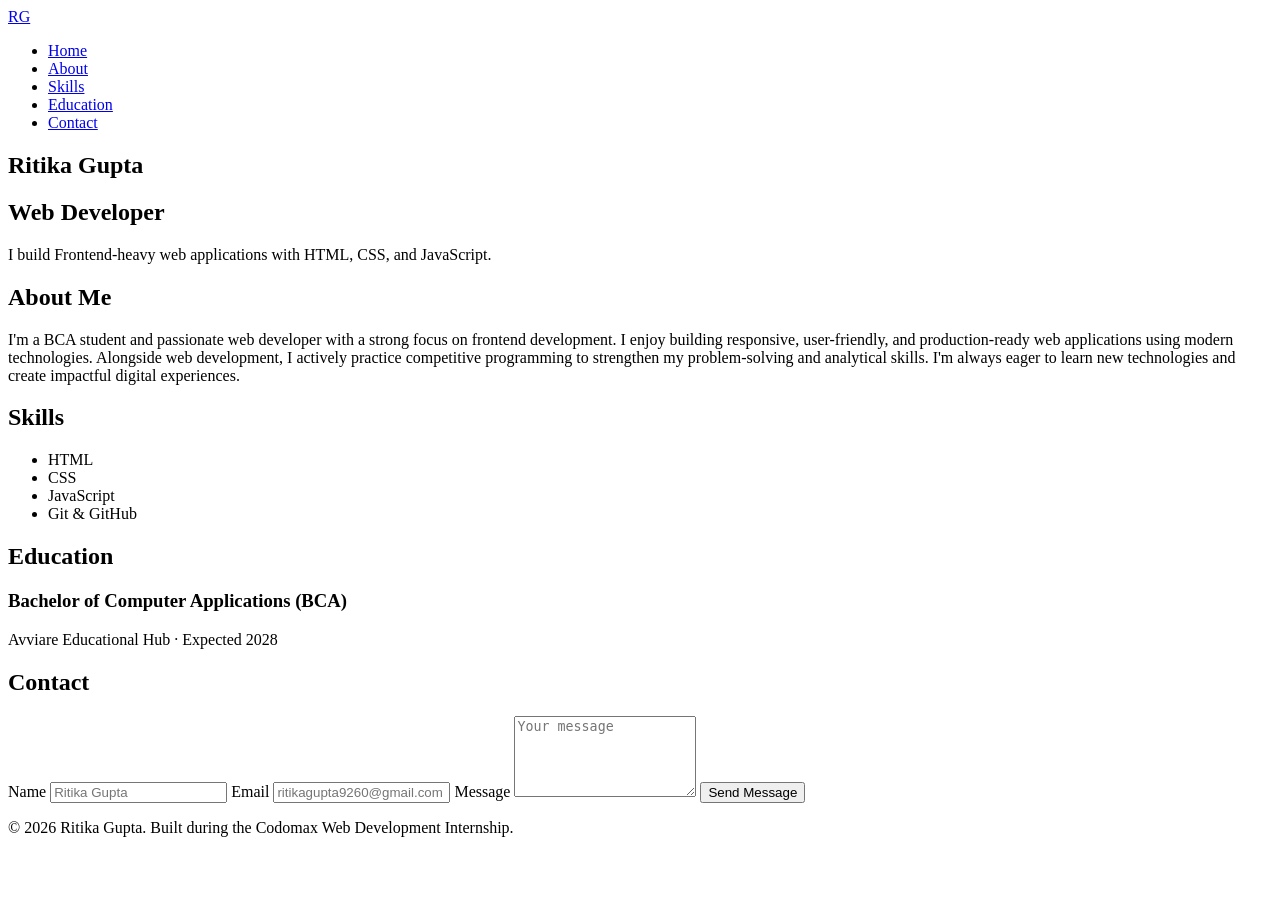
==== index.html @ b6731782 "Day 3: Navigation, skills, education, contact form, and footer" ====
<!DOCTYPE html>
<html lang="en">

<head>
  <meta charset="UTF-8" />
  <meta name="viewport" content="width=device-width, initial-scale=1.0" />
  <title>Ritika Gupta - Web Developer</title>
</head>

<body>

  <!-- Navigation -->
  <header>
    <nav class="navbar">
      <a href="#hero" class="logo">RG</a>
      <ul class="nav-links">
        <li><a href="#hero">Home</a></li>
        <li><a href="#about">About</a></li>
        <li><a href="#skills">Skills</a></li>
        <li><a href="#education">Education</a></li>
        <li><a href="#contact">Contact</a></li>
      </ul>
    </nav>
  </header>

  <!-- Hero / Home Section -->
  <section id="hero">
    <h1>Ritika Gupta</h1>
    <h2>Web Developer</h2>
    <p>I build Frontend-heavy web applications with HTML, CSS, and JavaScript.</p>
  </section>

  <!-- About Section -->
  <section id="about">
    <h2>About Me</h2>
    <p>
      I'm a BCA student and passionate web developer with a strong focus on frontend development. I enjoy building
      responsive, user-friendly, and production-ready web applications using modern technologies. Alongside web
      development, I actively practice competitive programming to strengthen my problem-solving and analytical skills.
      I'm always eager to learn new technologies and create impactful digital experiences.
    </p>
  </section>

  <!-- Skills Section -->
  <section id="skills">
    <h2>Skills</h2>
    <ul class="skills-list">
      <li>HTML</li>
      <li>CSS</li>
      <li>JavaScript</li>
      <li>Git &amp; GitHub</li>
    </ul>
  </section>

  <!-- Education Section -->
  <section id="education">
    <h2>Education</h2>
    <article class="education-item">
      <h3>Bachelor of Computer Applications (BCA)</h3>
      <p>Avviare Educational Hub &middot; Expected 2028</p>
    </article>
  </section>

  <!-- Contact Section -->
  <section id="contact">
    <h2>Contact</h2>
    <form id="contactForm" class="contact-form">
      <label for="name">Name</label>
      <input type="text" id="name" name="name" placeholder="Ritika Gupta" />

      <label for="email">Email</label>
      <input type="email" id="email" name="email" placeholder="ritikagupta9260@gmail.com" />

      <label for="message">Message</label>
      <textarea id="message" name="message" rows="5" placeholder="Your message"></textarea>

      <button type="submit" class="btn-primary">Send Message</button>
    </form>
  </section>

  <!-- Footer -->
  <footer>
    <p>&copy; 2026 Ritika Gupta. Built during the Codomax Web Development Internship.</p>
  </footer>

</body>

</html>
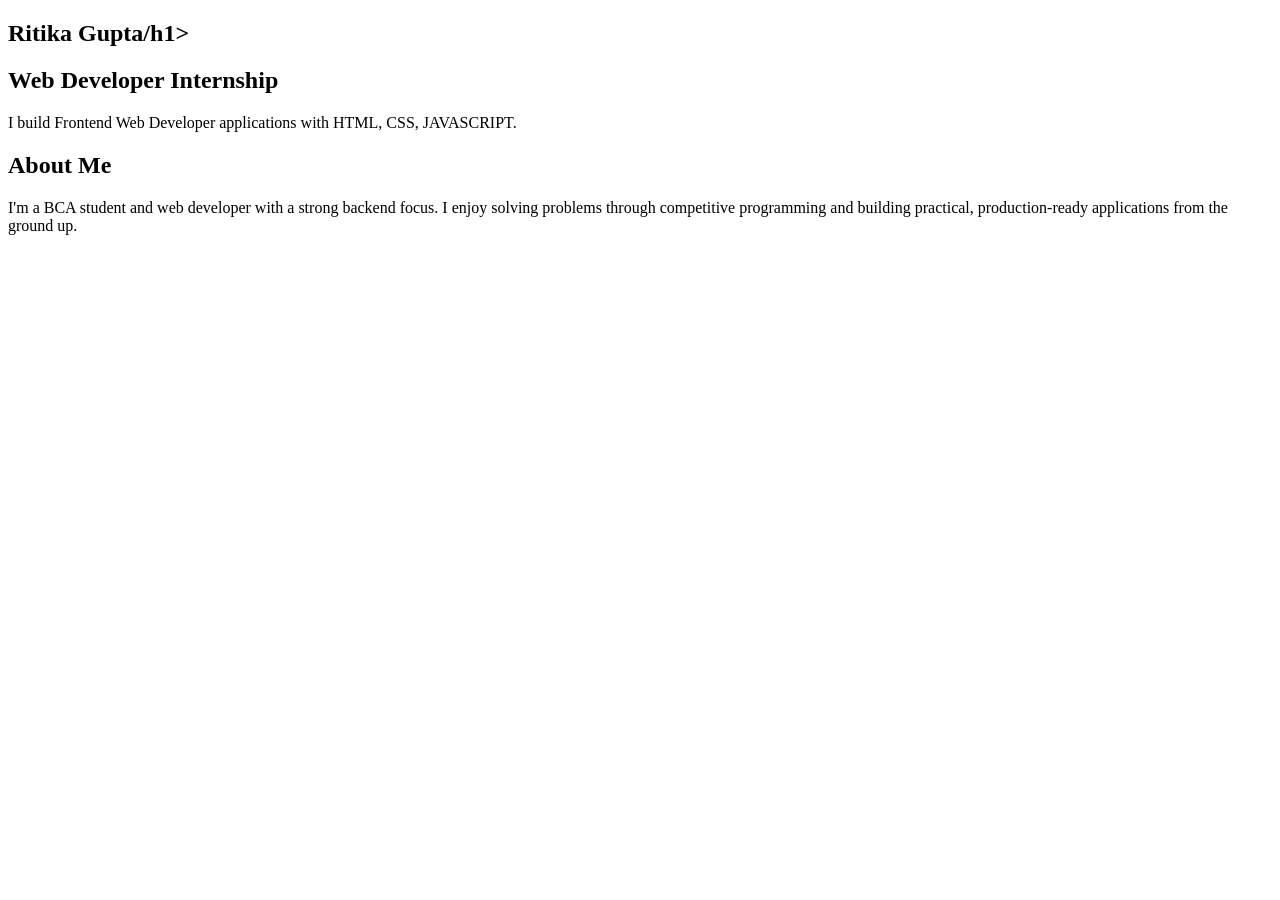
==== commit e4cf4cdc: "Day 2: Home, Hero, and About sections" ====
--- a/index.html
+++ b/index.html
@@ -1,88 +1,28 @@
 <!DOCTYPE html>
 <html lang="en">
-
 <head>
   <meta charset="UTF-8" />
   <meta name="viewport" content="width=device-width, initial-scale=1.0" />
   <title>Ritika Gupta - Web Developer</title>
 </head>
-
 <body>
-
-  <!-- Navigation -->
-  <header>
-    <nav class="navbar">
-      <a href="#hero" class="logo">RG</a>
-      <ul class="nav-links">
-        <li><a href="#hero">Home</a></li>
-        <li><a href="#about">About</a></li>
-        <li><a href="#skills">Skills</a></li>
-        <li><a href="#education">Education</a></li>
-        <li><a href="#contact">Contact</a></li>
-      </ul>
-    </nav>
-  </header>
 
   <!-- Hero / Home Section -->
   <section id="hero">
-    <h1>Ritika Gupta</h1>
-    <h2>Web Developer</h2>
-    <p>I build Frontend-heavy web applications with HTML, CSS, and JavaScript.</p>
+    <h1>Ritika Gupta/h1>
+    <h2>Web Developer Internship</h2>
+    <p>I build Frontend Web Developer applications with HTML, CSS, JAVASCRIPT.</p>
   </section>
 
   <!-- About Section -->
   <section id="about">
     <h2>About Me</h2>
     <p>
-      I'm a BCA student and passionate web developer with a strong focus on frontend development. I enjoy building
-      responsive, user-friendly, and production-ready web applications using modern technologies. Alongside web
-      development, I actively practice competitive programming to strengthen my problem-solving and analytical skills.
-      I'm always eager to learn new technologies and create impactful digital experiences.
+      I'm a BCA student and web developer with a strong
+      backend focus. I enjoy solving problems through competitive programming and
+      building practical, production-ready applications from the ground up.
     </p>
   </section>
 
-  <!-- Skills Section -->
-  <section id="skills">
-    <h2>Skills</h2>
-    <ul class="skills-list">
-      <li>HTML</li>
-      <li>CSS</li>
-      <li>JavaScript</li>
-      <li>Git &amp; GitHub</li>
-    </ul>
-  </section>
-
-  <!-- Education Section -->
-  <section id="education">
-    <h2>Education</h2>
-    <article class="education-item">
-      <h3>Bachelor of Computer Applications (BCA)</h3>
-      <p>Avviare Educational Hub &middot; Expected 2028</p>
-    </article>
-  </section>
-
-  <!-- Contact Section -->
-  <section id="contact">
-    <h2>Contact</h2>
-    <form id="contactForm" class="contact-form">
-      <label for="name">Name</label>
-      <input type="text" id="name" name="name" placeholder="Ritika Gupta" />
-
-      <label for="email">Email</label>
-      <input type="email" id="email" name="email" placeholder="ritikagupta9260@gmail.com" />
-
-      <label for="message">Message</label>
-      <textarea id="message" name="message" rows="5" placeholder="Your message"></textarea>
-
-      <button type="submit" class="btn-primary">Send Message</button>
-    </form>
-  </section>
-
-  <!-- Footer -->
-  <footer>
-    <p>&copy; 2026 Ritika Gupta. Built during the Codomax Web Development Internship.</p>
-  </footer>
-
 </body>
-
 </html>
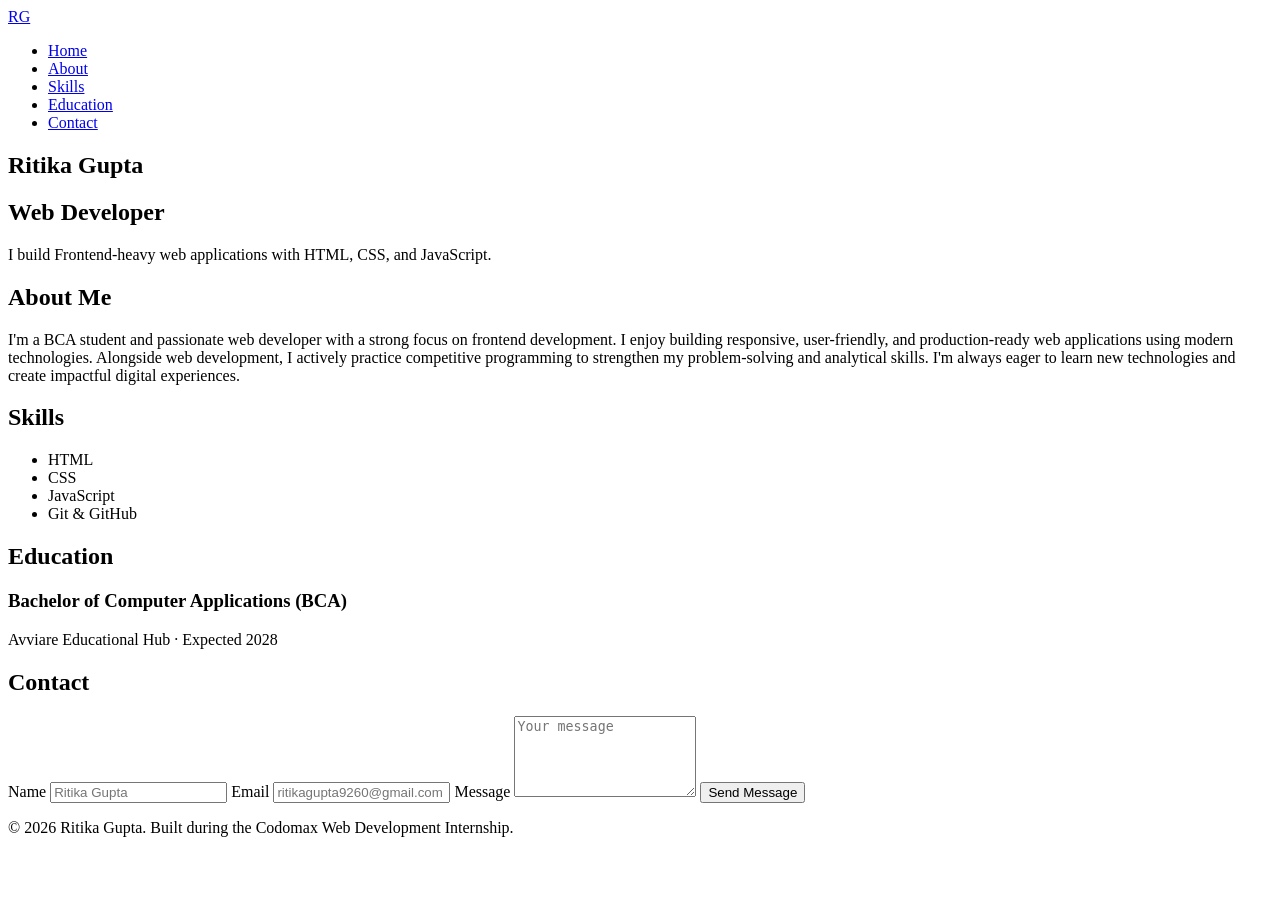
==== commit b0549823: "Day 3: Navigation, skills, education, contact form, and footer" ====
--- a/index.html
+++ b/index.html
@@ -1,28 +1,88 @@
 <!DOCTYPE html>
 <html lang="en">
+
 <head>
   <meta charset="UTF-8" />
   <meta name="viewport" content="width=device-width, initial-scale=1.0" />
   <title>Ritika Gupta - Web Developer</title>
 </head>
+
 <body>
+
+  <!-- Navigation -->
+  <header>
+    <nav class="navbar">
+      <a href="#hero" class="logo">RG</a>
+      <ul class="nav-links">
+        <li><a href="#hero">Home</a></li>
+        <li><a href="#about">About</a></li>
+        <li><a href="#skills">Skills</a></li>
+        <li><a href="#education">Education</a></li>
+        <li><a href="#contact">Contact</a></li>
+      </ul>
+    </nav>
+  </header>
 
   <!-- Hero / Home Section -->
   <section id="hero">
-    <h1>Ritika Gupta/h1>
-    <h2>Web Developer Internship</h2>
-    <p>I build Frontend Web Developer applications with HTML, CSS, JAVASCRIPT.</p>
+    <h1>Ritika Gupta</h1>
+    <h2>Web Developer</h2>
+    <p>I build Frontend-heavy web applications with HTML, CSS, and JavaScript.</p>
   </section>
 
   <!-- About Section -->
   <section id="about">
     <h2>About Me</h2>
     <p>
-      I'm a BCA student and web developer with a strong
-      backend focus. I enjoy solving problems through competitive programming and
-      building practical, production-ready applications from the ground up.
+      I'm a BCA student and passionate web developer with a strong focus on frontend development. I enjoy building
+      responsive, user-friendly, and production-ready web applications using modern technologies. Alongside web
+      development, I actively practice competitive programming to strengthen my problem-solving and analytical skills.
+      I'm always eager to learn new technologies and create impactful digital experiences.
     </p>
   </section>
 
+  <!-- Skills Section -->
+  <section id="skills">
+    <h2>Skills</h2>
+    <ul class="skills-list">
+      <li>HTML</li>
+      <li>CSS</li>
+      <li>JavaScript</li>
+      <li>Git &amp; GitHub</li>
+    </ul>
+  </section>
+
+  <!-- Education Section -->
+  <section id="education">
+    <h2>Education</h2>
+    <article class="education-item">
+      <h3>Bachelor of Computer Applications (BCA)</h3>
+      <p>Avviare Educational Hub &middot; Expected 2028</p>
+    </article>
+  </section>
+
+  <!-- Contact Section -->
+  <section id="contact">
+    <h2>Contact</h2>
+    <form id="contactForm" class="contact-form">
+      <label for="name">Name</label>
+      <input type="text" id="name" name="name" placeholder="Ritika Gupta" />
+
+      <label for="email">Email</label>
+      <input type="email" id="email" name="email" placeholder="ritikagupta9260@gmail.com" />
+
+      <label for="message">Message</label>
+      <textarea id="message" name="message" rows="5" placeholder="Your message"></textarea>
+
+      <button type="submit" class="btn-primary">Send Message</button>
+    </form>
+  </section>
+
+  <!-- Footer -->
+  <footer>
+    <p>&copy; 2026 Ritika Gupta. Built during the Codomax Web Development Internship.</p>
+  </footer>
+
 </body>
+
 </html>
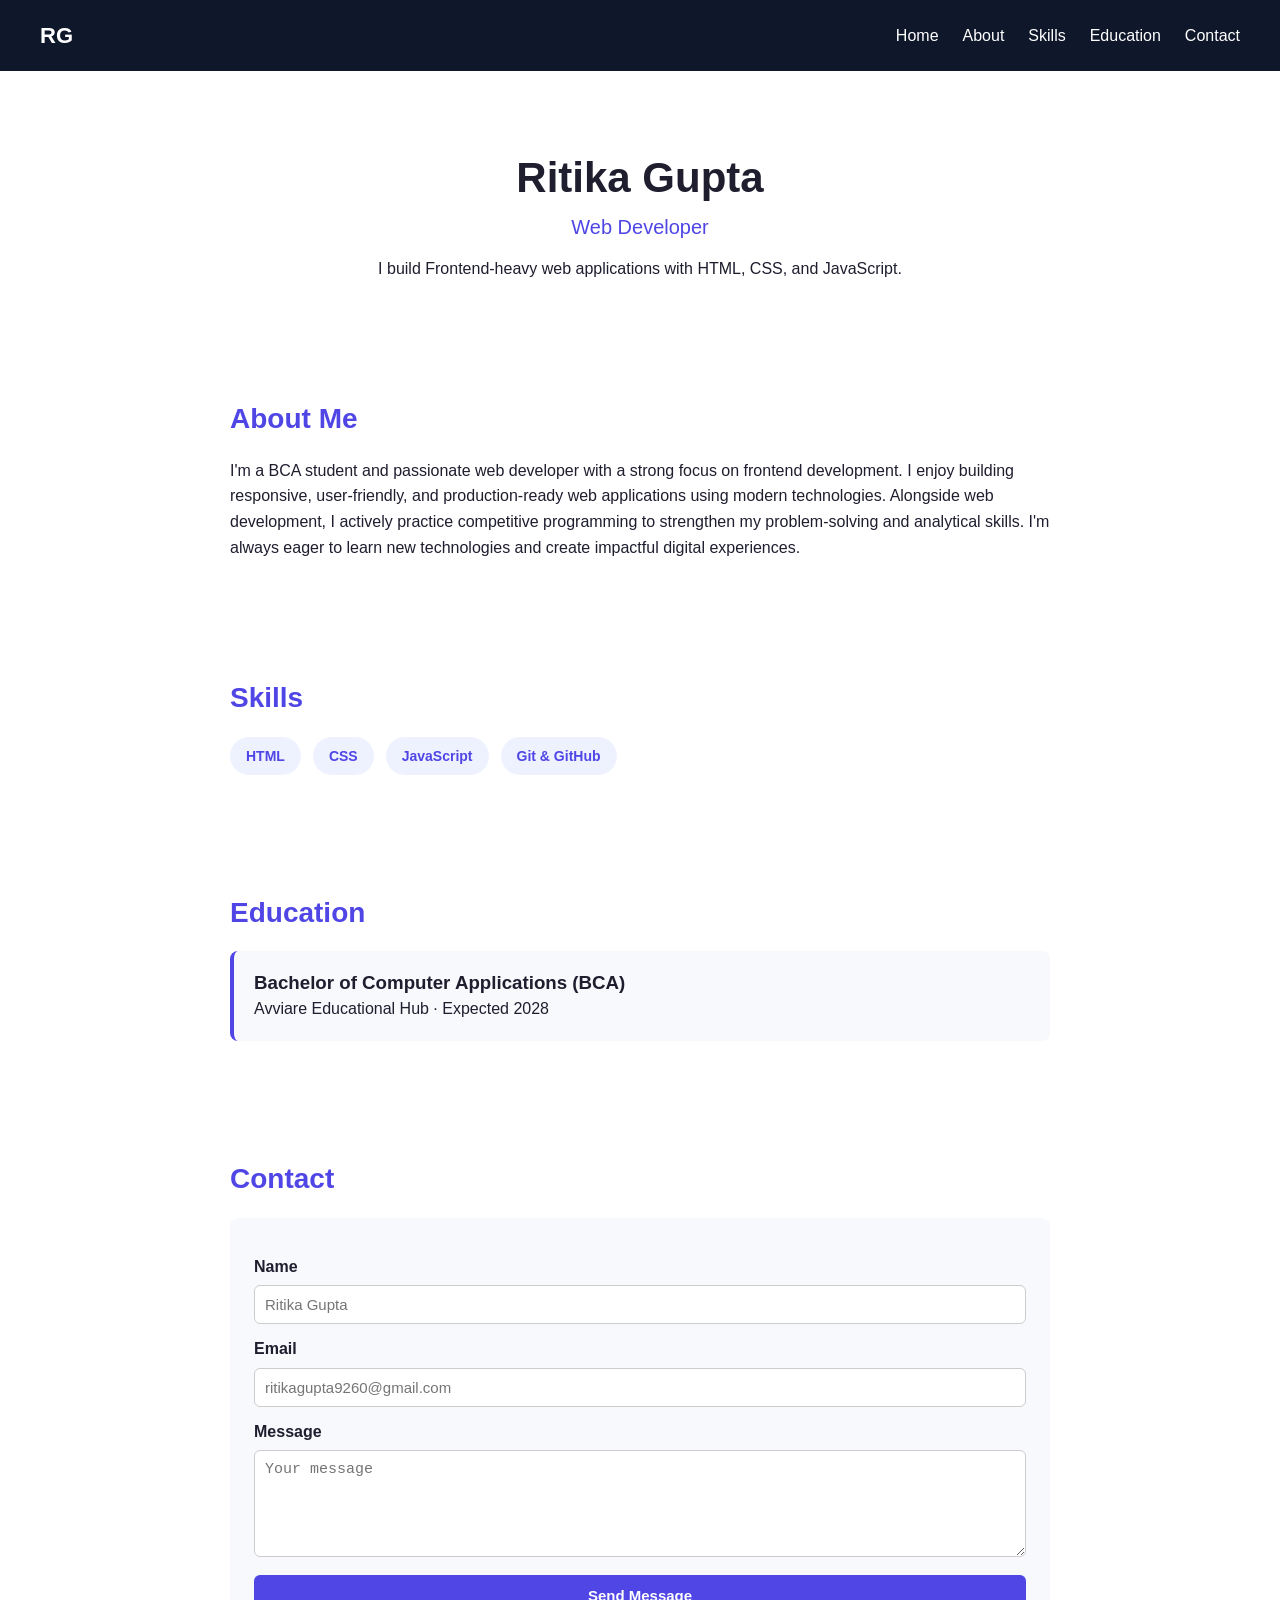
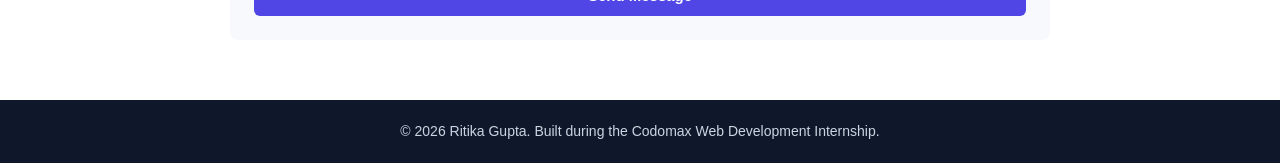
==== commit 3b486bc6: "Day 4: Styled typography, colors, spacing, buttons, and layout" ====
--- a/index.html
+++ b/index.html
@@ -4,6 +4,7 @@
 <head>
   <meta charset="UTF-8" />
   <meta name="viewport" content="width=device-width, initial-scale=1.0" />
+  <link rel="stylesheet" href="style.css" />
   <title>Ritika Gupta - Web Developer</title>
 </head>
 
--- a/style.css
+++ b/style.css
@@ -0,0 +1,159 @@
+* {
+  margin: 0;
+  padding: 0;
+  box-sizing: border-box;
+}
+
+body {
+  font-family: "Segoe UI", Arial, sans-serif;
+  color: #1e1e2f;
+  line-height: 1.6;
+  background-color: #ffffff;
+}
+
+h1, h2, h3 {
+  font-weight: 700;
+  line-height: 1.3;
+}
+
+a {
+  text-decoration: none;
+  color: inherit;
+}
+
+/* ---------- Navbar ---------- */
+.navbar {
+  display: flex;
+  justify-content: space-between;
+  align-items: center;
+  background-color: #0f172a;
+  padding: 18px 40px;
+}
+
+.logo {
+  color: #fff;
+  font-size: 22px;
+  font-weight: 700;
+}
+
+.nav-links {
+  list-style: none;
+  display: flex;
+  gap: 24px;
+}
+
+.nav-links a {
+  color: #fff;
+  font-weight: 500;
+}
+
+/* ---------- Sections ---------- */
+section {
+  padding: 60px 40px;
+  max-width: 900px;
+  margin: 0 auto;
+}
+
+section h2 {
+  font-size: 28px;
+  margin-bottom: 20px;
+  color: #4f46e5;
+}
+
+/* ---------- Hero ---------- */
+#hero {
+  text-align: center;
+  padding-top: 80px;
+}
+
+#hero h1 {
+  font-size: 42px;
+  margin-bottom: 8px;
+}
+
+#hero h2 {
+  font-size: 20px;
+  font-weight: 500;
+  color: #4f46e5;
+  margin-bottom: 16px;
+}
+
+/* ---------- Skills ---------- */
+.skills-list {
+  list-style: none;
+  display: flex;
+  flex-wrap: wrap;
+  gap: 12px;
+}
+
+.skills-list li {
+  background-color: #eef2ff;
+  color: #4f46e5;
+  padding: 8px 16px;
+  border-radius: 20px;
+  font-weight: 600;
+  font-size: 14px;
+}
+
+/* ---------- Education ---------- */
+.education-item {
+  background-color: #f8f9fc;
+  padding: 20px;
+  border-radius: 8px;
+  border-left: 4px solid #4f46e5;
+}
+
+/* ---------- Contact Form ---------- */
+.contact-form {
+  display: flex;
+  flex-direction: column;
+  background-color: #f8f9fc;
+  padding: 24px;
+  border-radius: 8px;
+}
+
+.contact-form label {
+  margin-top: 12px;
+  margin-bottom: 6px;
+  font-weight: 600;
+}
+
+.contact-form input,
+.contact-form textarea {
+  padding: 10px;
+  border: 1px solid #ccc;
+  border-radius: 6px;
+  font-size: 15px;
+}
+
+.contact-form input:focus,
+.contact-form textarea:focus {
+  outline: none;
+  border-color: #4f46e5;
+}
+
+/* ---------- Buttons ---------- */
+.btn-primary {
+  margin-top: 18px;
+  padding: 12px;
+  background-color: #4f46e5;
+  color: #fff;
+  border: none;
+  border-radius: 6px;
+  font-size: 15px;
+  font-weight: 600;
+  cursor: pointer;
+}
+
+.btn-primary:hover {
+  background-color: #4338ca;
+}
+
+/* ---------- Footer ---------- */
+footer {
+  text-align: center;
+  padding: 20px;
+  background-color: #0f172a;
+  color: #cbd5e1;
+  font-size: 14px;
+}
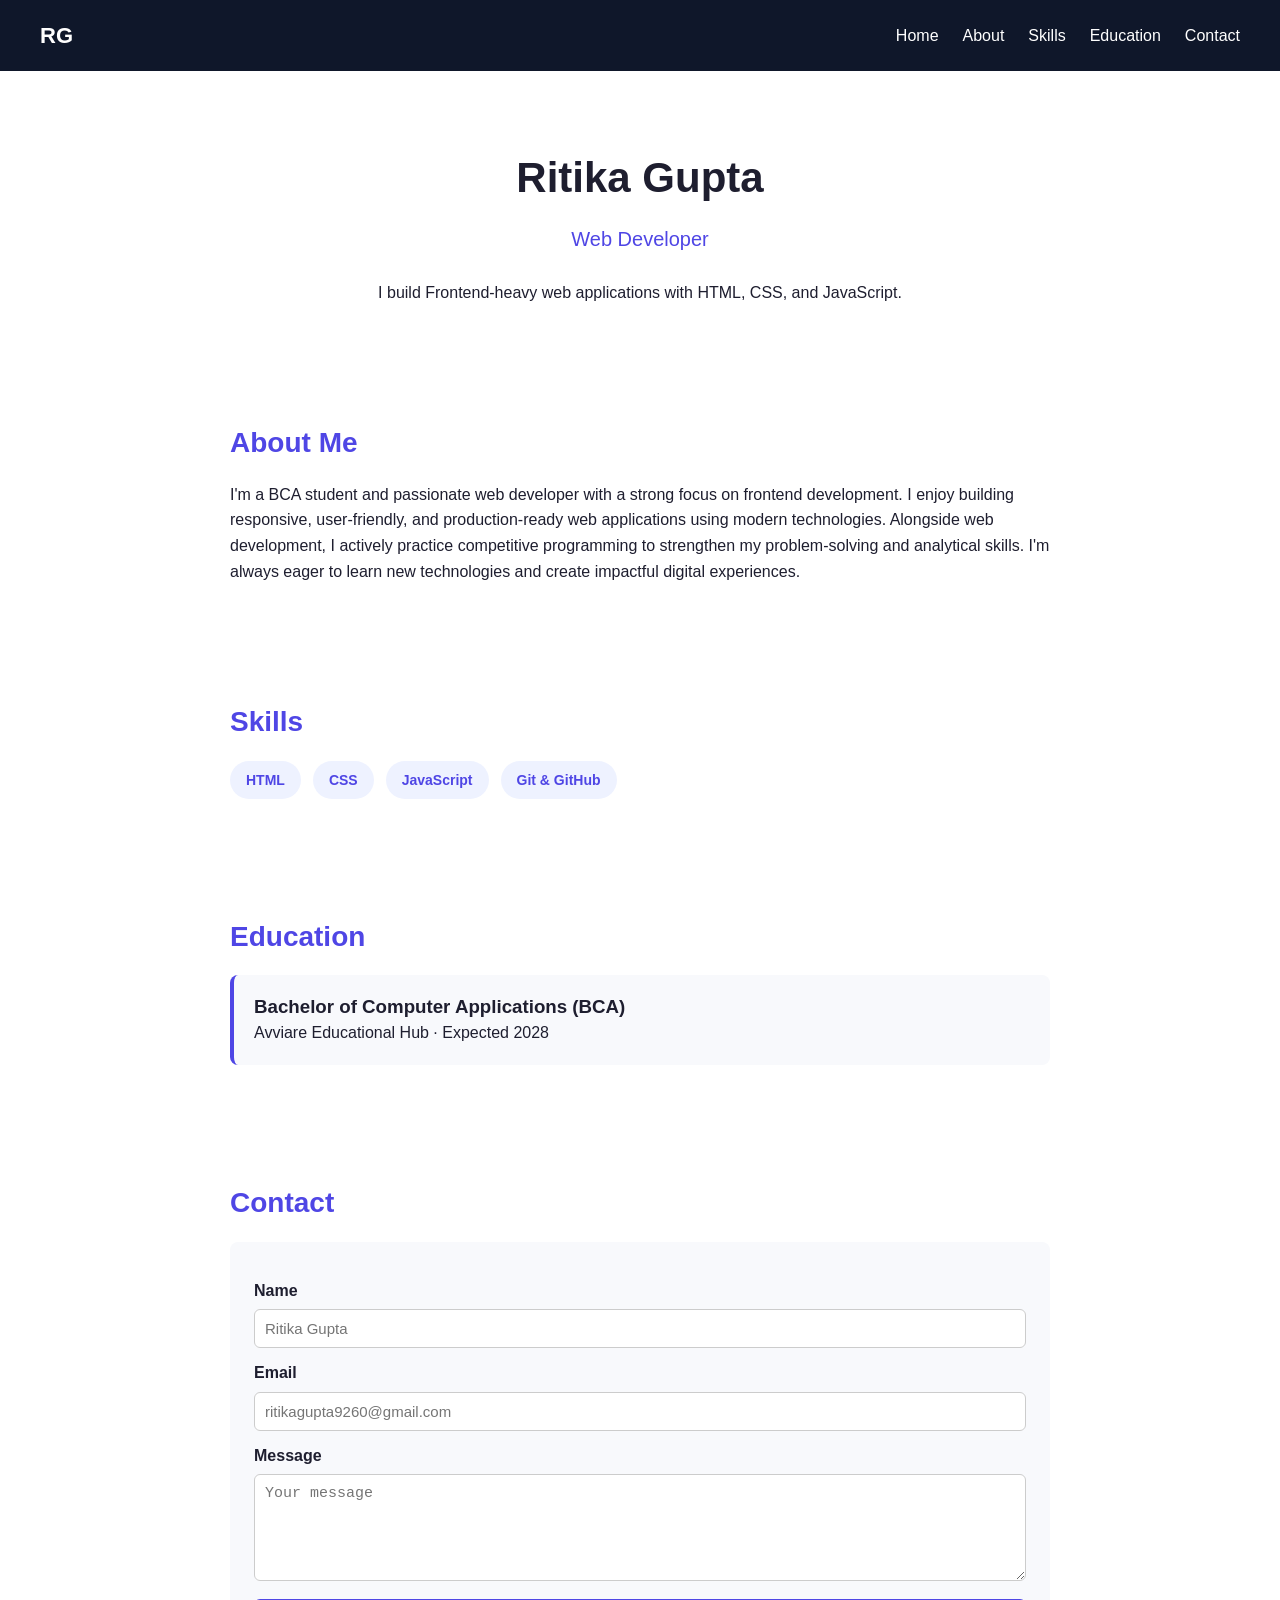
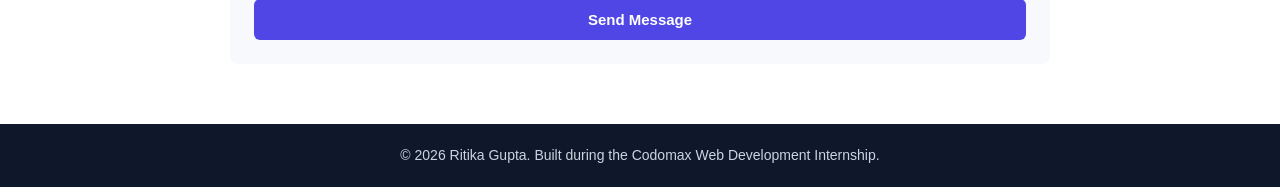
==== commit b4d9feab: "Day 7: JavaScript for mobile menu and scroll-to-top" ====
--- a/index.html
+++ b/index.html
@@ -5,6 +5,8 @@
   <meta charset="UTF-8" />
   <meta name="viewport" content="width=device-width, initial-scale=1.0" />
   <link rel="stylesheet" href="style.css" />
+    
+
   <title>Ritika Gupta - Web Developer</title>
 </head>
 
@@ -14,12 +16,15 @@
   <header>
     <nav class="navbar">
       <a href="#hero" class="logo">RG</a>
-      <ul class="nav-links">
+      <button id="menuToggle" class="menu-toggle" aria-label="Toggle navigation menu">&#9776;</button>
+
+      <ul class="nav-links" id="navLinks">
         <li><a href="#hero">Home</a></li>
         <li><a href="#about">About</a></li>
         <li><a href="#skills">Skills</a></li>
         <li><a href="#education">Education</a></li>
         <li><a href="#contact">Contact</a></li>
+
       </ul>
     </nav>
   </header>
@@ -84,6 +89,11 @@
     <p>&copy; 2026 Ritika Gupta. Built during the Codomax Web Development Internship.</p>
   </footer>
 
+  <button id="backToTop" class="back-to-top" aria-label="Back to top">&uarr;</button>
+
+  <script src="script.js"></script>
+
 </body>
 
+
 </html>
--- a/style.css
+++ b/style.css
@@ -62,8 +62,12 @@
 
 /* ---------- Hero ---------- */
 #hero {
+  display: flex;
+  flex-direction: column;
+  align-items: center;
   text-align: center;
   padding-top: 80px;
+  gap: 12px;
 }
 
 #hero h1 {
@@ -156,4 +160,97 @@
   background-color: #0f172a;
   color: #cbd5e1;
   font-size: 14px;
+}
+
+/* ---------- Grid layout used by the Projects section (Day 8) ---------- */
+.projects-grid {
+  display: grid;
+  grid-template-columns: repeat(auto-fit, minmax(240px, 1fr));
+  gap: 24px;
+}
+
+@media (max-width: 768px) {
+  .navbar {
+    flex-direction: column;
+    align-items: flex-start;
+    gap: 12px;
+    padding: 16px 24px;
+  }
+
+  .nav-links {
+    gap: 16px;
+    flex-wrap: wrap;
+  }
+
+  section {
+    padding: 40px 24px;
+  }
+
+  #hero h1 {
+    font-size: 32px;
+  }
+}
+
+@media (max-width: 480px) {
+  .nav-links {
+    flex-direction: column;
+    gap: 10px;
+  }
+
+  section h2 {
+    font-size: 22px;
+  }
+
+  .skills-list li {
+    font-size: 13px;
+  }
+}
+
+ 
+
+.menu-toggle {
+  display: none;
+  background: none;
+  border: none;
+  color: #fff;
+  font-size: 24px;
+  cursor: pointer;
+}
+
+@media (max-width: 768px) {
+  .menu-toggle {
+    display: block;
+  }
+
+  .nav-links {
+    display: none;
+    flex-direction: column;
+    width: 100%;
+  }
+
+  .nav-links.active {
+    display: flex;
+  }
+}
+
+.back-to-top {
+  position: fixed;
+  bottom: 24px;
+  right: 24px;
+  width: 44px;
+  height: 44px;
+  border-radius: 50%;
+  border: none;
+  background-color: #4f46e5;
+  color: #fff;
+  font-size: 18px;
+  cursor: pointer;
+  opacity: 0;
+  visibility: hidden;
+  transition: opacity 0.2s ease, visibility 0.2s ease;
+}
+
+.back-to-top.visible {
+  opacity: 1;
+  visibility: visible;
 }
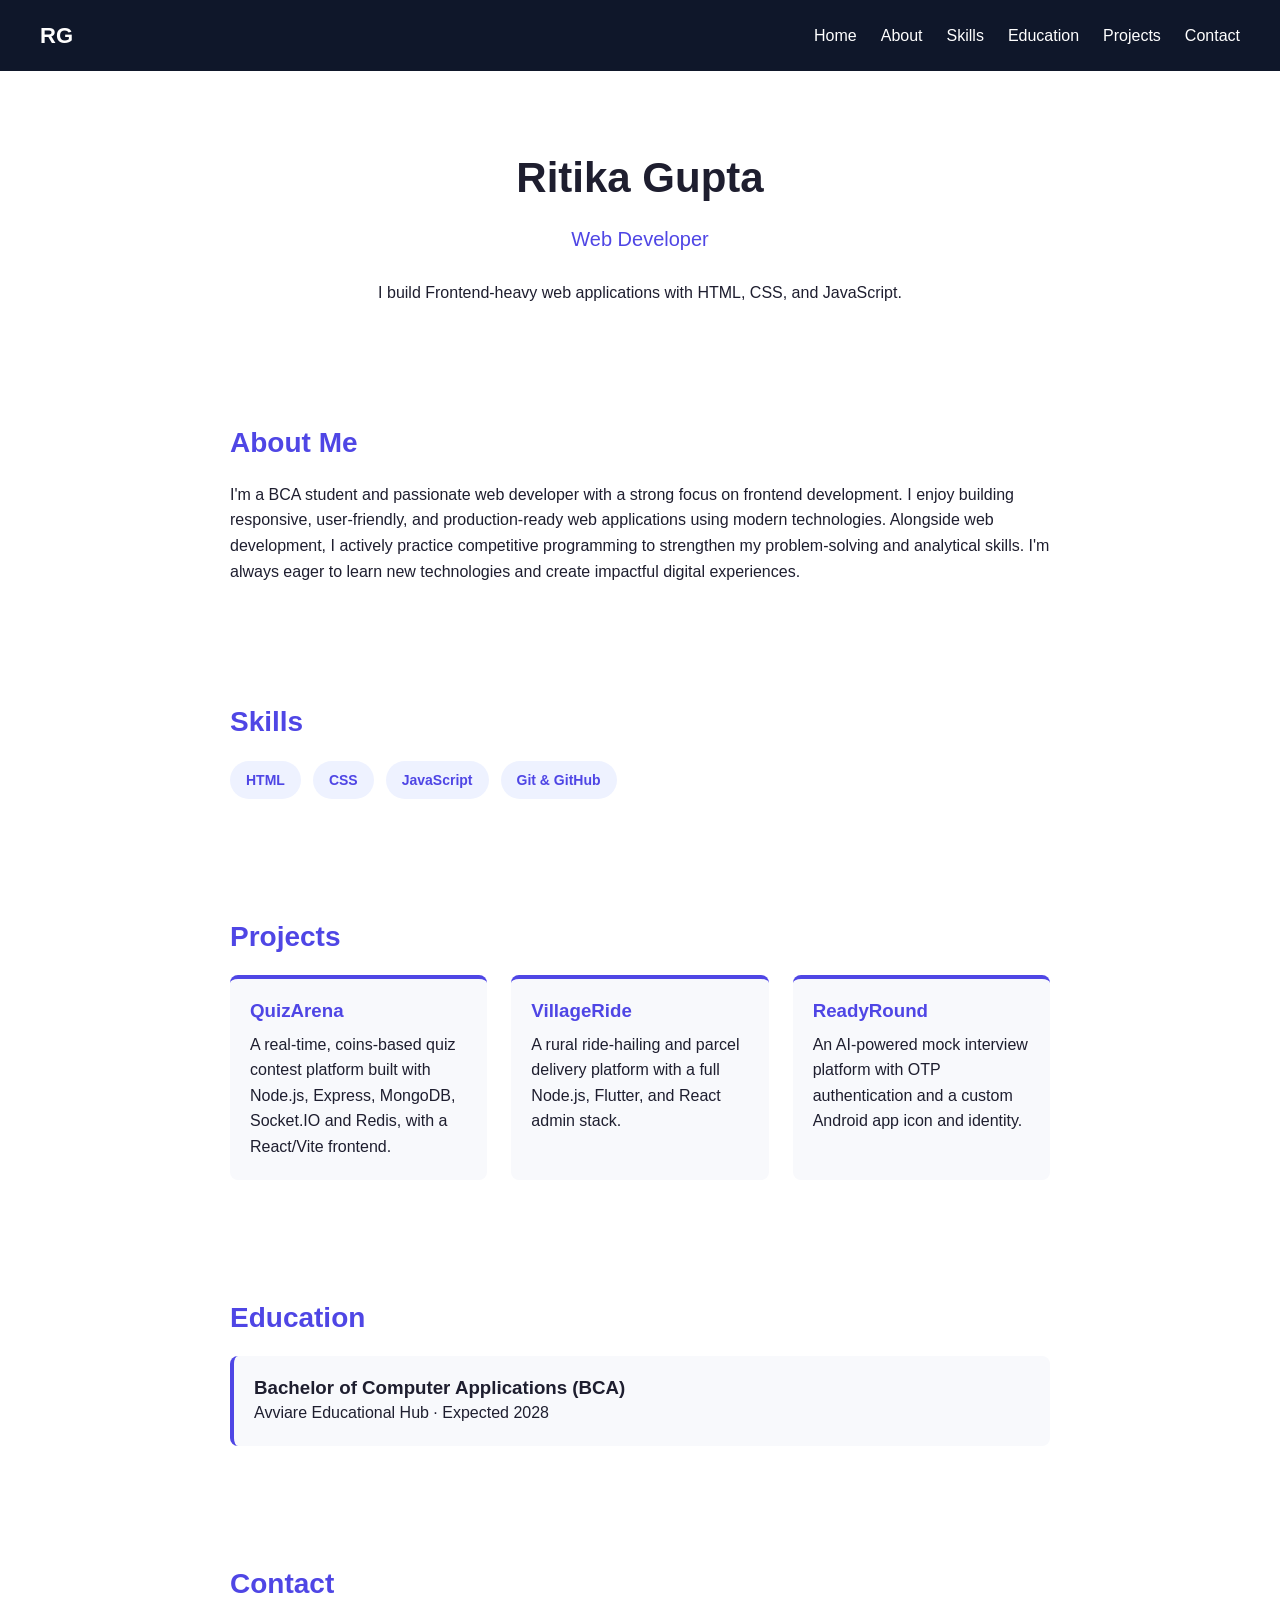
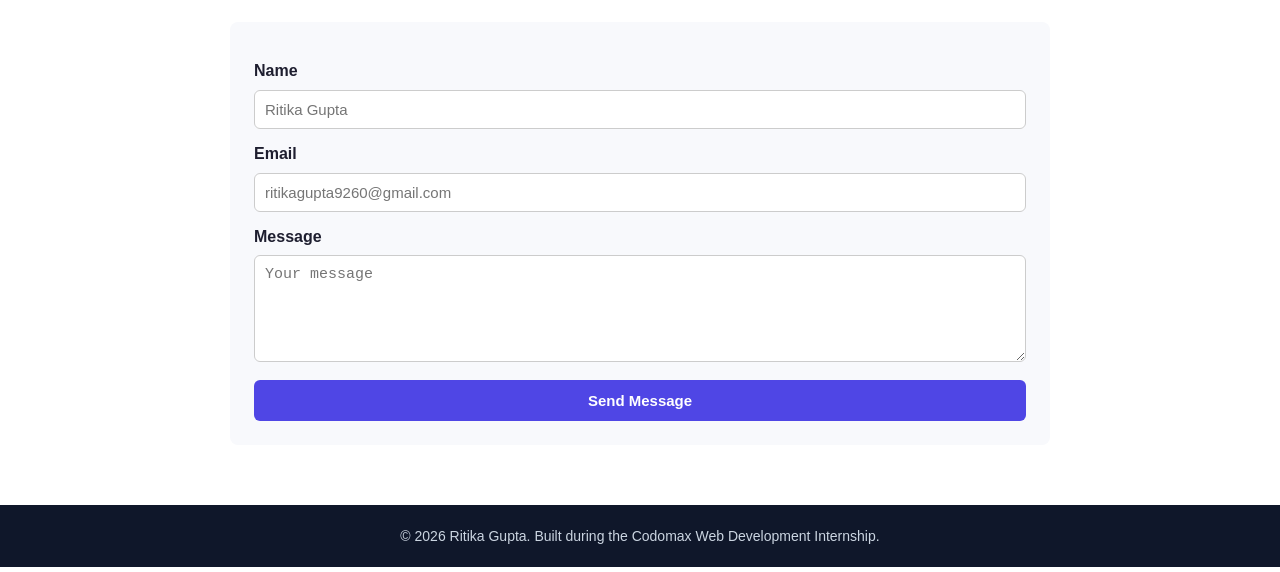
==== commit bb9b397a: "Day 8: Projects section with project cards" ====
--- a/index.html
+++ b/index.html
@@ -23,6 +23,7 @@
         <li><a href="#about">About</a></li>
         <li><a href="#skills">Skills</a></li>
         <li><a href="#education">Education</a></li>
+        <li><a href="#projects">Projects</a></li>
         <li><a href="#contact">Contact</a></li>
 
       </ul>
@@ -56,6 +57,29 @@
       <li>JavaScript</li>
       <li>Git &amp; GitHub</li>
     </ul>
+  </section>
+
+  <!-- Projects Section -->
+  <section id="projects">
+    <h2>Projects</h2>
+    <div class="projects-grid">
+
+      <article class="project-card">
+        <h3>QuizArena</h3>
+        <p>A real-time, coins-based quiz contest platform built with Node.js, Express, MongoDB, Socket.IO and Redis, with a React/Vite frontend.</p>
+      </article>
+
+      <article class="project-card">
+        <h3>VillageRide</h3>
+        <p>A rural ride-hailing and parcel delivery platform with a full Node.js, Flutter, and React admin stack.</p>
+      </article>
+
+      <article class="project-card">
+        <h3>ReadyRound</h3>
+        <p>An AI-powered mock interview platform with OTP authentication and a custom Android app icon and identity.</p>
+      </article>
+
+    </div>
   </section>
 
   <!-- Education Section -->
--- a/style.css
+++ b/style.css
@@ -253,4 +253,18 @@
 .back-to-top.visible {
   opacity: 1;
   visibility: visible;
+}
+
+
+
+.project-card {
+  background-color: #f8f9fc;
+  padding: 20px;
+  border-radius: 8px;
+  border-top: 4px solid #4f46e5;
+}
+
+.project-card h3 {
+  color: #4f46e5;
+  margin-bottom: 8px;
 }
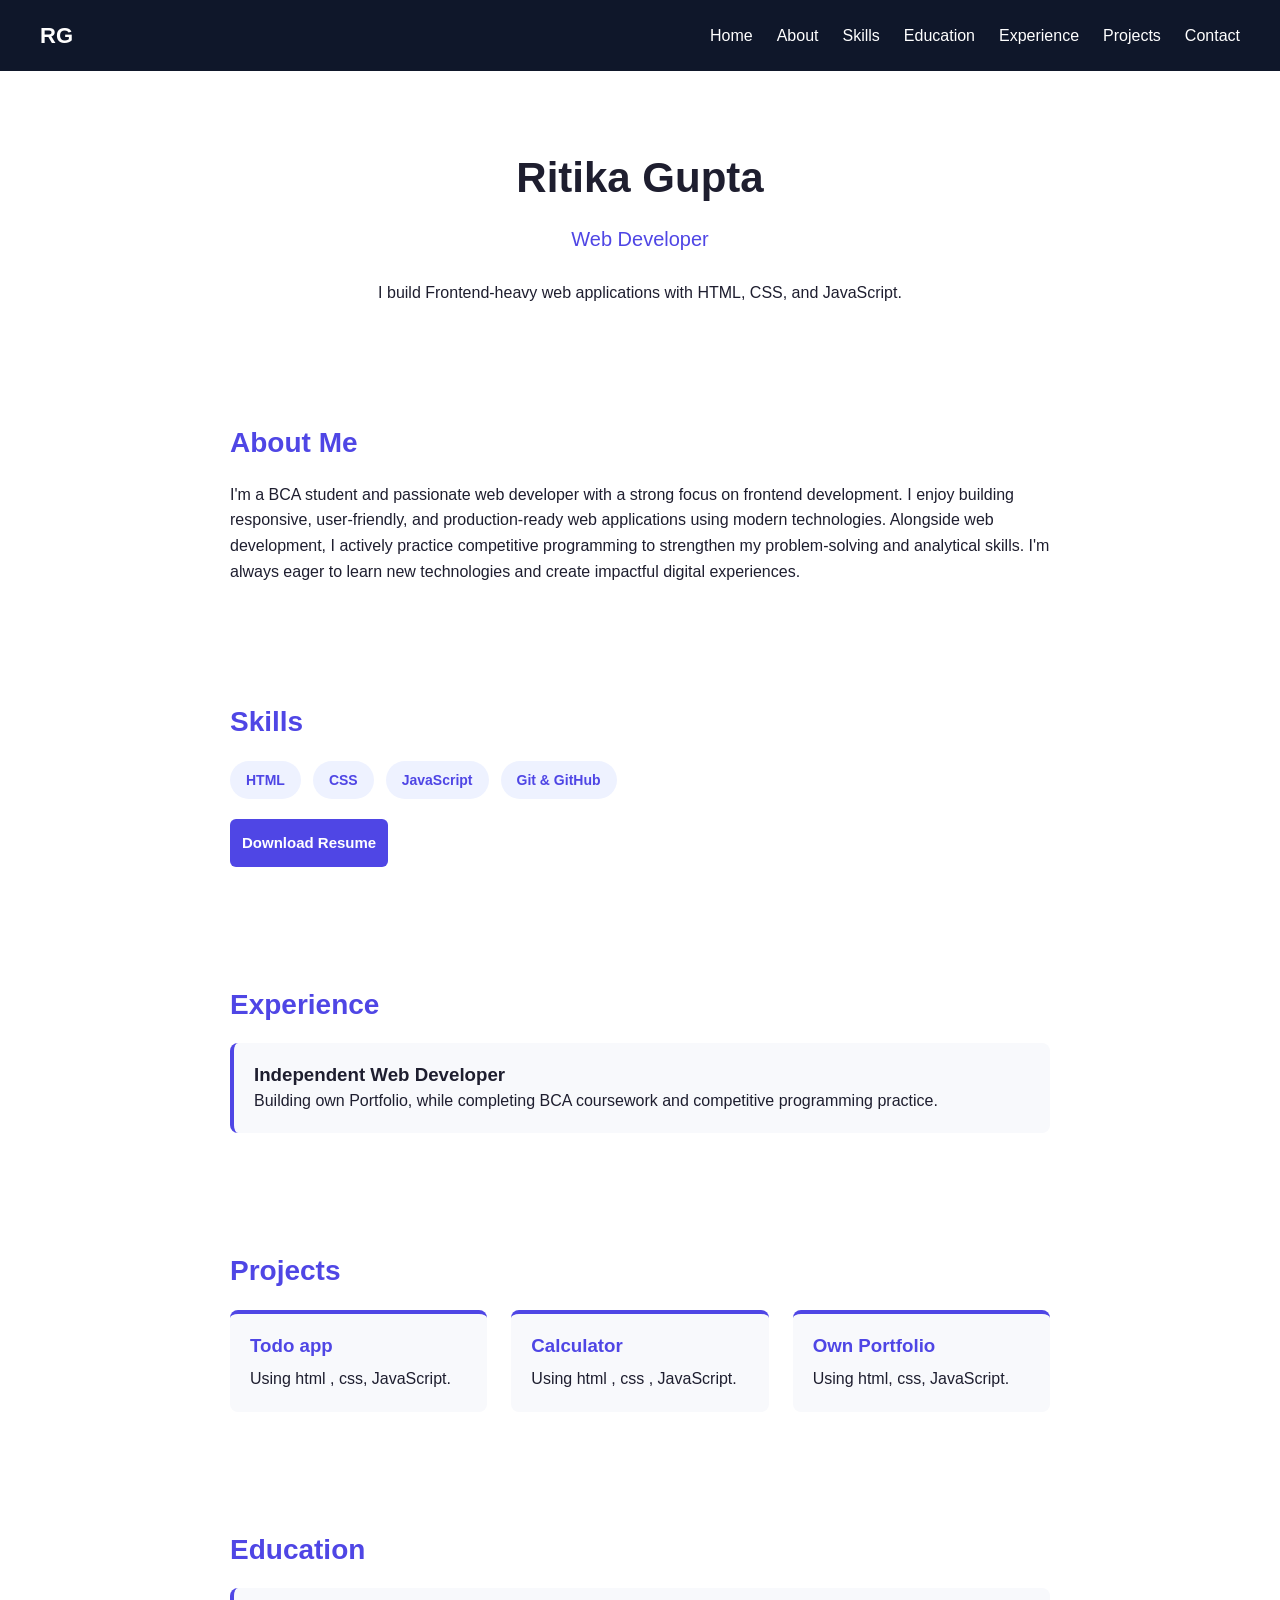
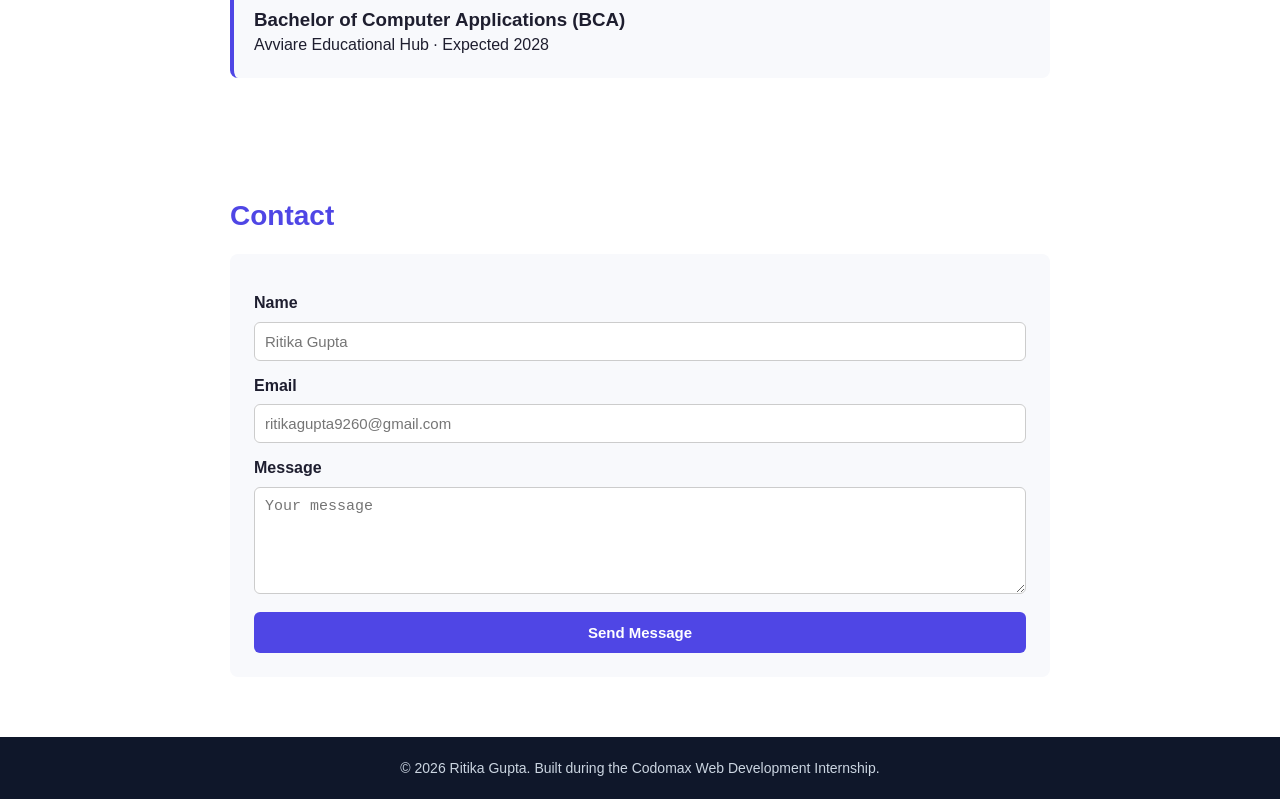
==== commit b63f561f: "Day 9: Resume download and Experience section" ====
--- a/index.html
+++ b/index.html
@@ -23,6 +23,7 @@
         <li><a href="#about">About</a></li>
         <li><a href="#skills">Skills</a></li>
         <li><a href="#education">Education</a></li>
+        <li><a href="#experience">Experience</a></li>
         <li><a href="#projects">Projects</a></li>
         <li><a href="#contact">Contact</a></li>
 
@@ -57,6 +58,16 @@
       <li>JavaScript</li>
       <li>Git &amp; GitHub</li>
     </ul>
+    <a href="assets/resume.pdf" class="btn-primary resume-btn" download>Download Resume</a>
+  </section>
+
+  <!-- Experience Section -->
+  <section id="experience">
+    <h2>Experience</h2>
+    <article class="experience-item">
+      <h3>Independent Web  Developer</h3>
+      <p>Building own Portfolio, while completing BCA coursework and competitive programming practice.</p>
+    </article>
   </section>
 
   <!-- Projects Section -->
@@ -65,18 +76,18 @@
     <div class="projects-grid">
 
       <article class="project-card">
-        <h3>QuizArena</h3>
-        <p>A real-time, coins-based quiz contest platform built with Node.js, Express, MongoDB, Socket.IO and Redis, with a React/Vite frontend.</p>
+        <h3>Todo app</h3>
+        <p>Using html , css, JavaScript.</p>
       </article>
 
       <article class="project-card">
-        <h3>VillageRide</h3>
-        <p>A rural ride-hailing and parcel delivery platform with a full Node.js, Flutter, and React admin stack.</p>
+        <h3>Calculator</h3>
+        <p>Using html , css , JavaScript.</p>
       </article>
 
       <article class="project-card">
-        <h3>ReadyRound</h3>
-        <p>An AI-powered mock interview platform with OTP authentication and a custom Android app icon and identity.</p>
+        <h3>Own Portfolio</h3>
+        <p>Using html, css, JavaScript.</p>
       </article>
 
     </div>
--- a/style.css
+++ b/style.css
@@ -267,4 +267,18 @@
 .project-card h3 {
   color: #4f46e5;
   margin-bottom: 8px;
+}
+
+.resume-btn {
+  display: inline-block;
+  margin-top: 20px;
+  text-decoration: none;
+  text-align: center;
+}
+
+.experience-item {
+  background-color: #f8f9fc;
+  padding: 20px;
+  border-radius: 8px;
+  border-left: 4px solid #4f46e5;
 }
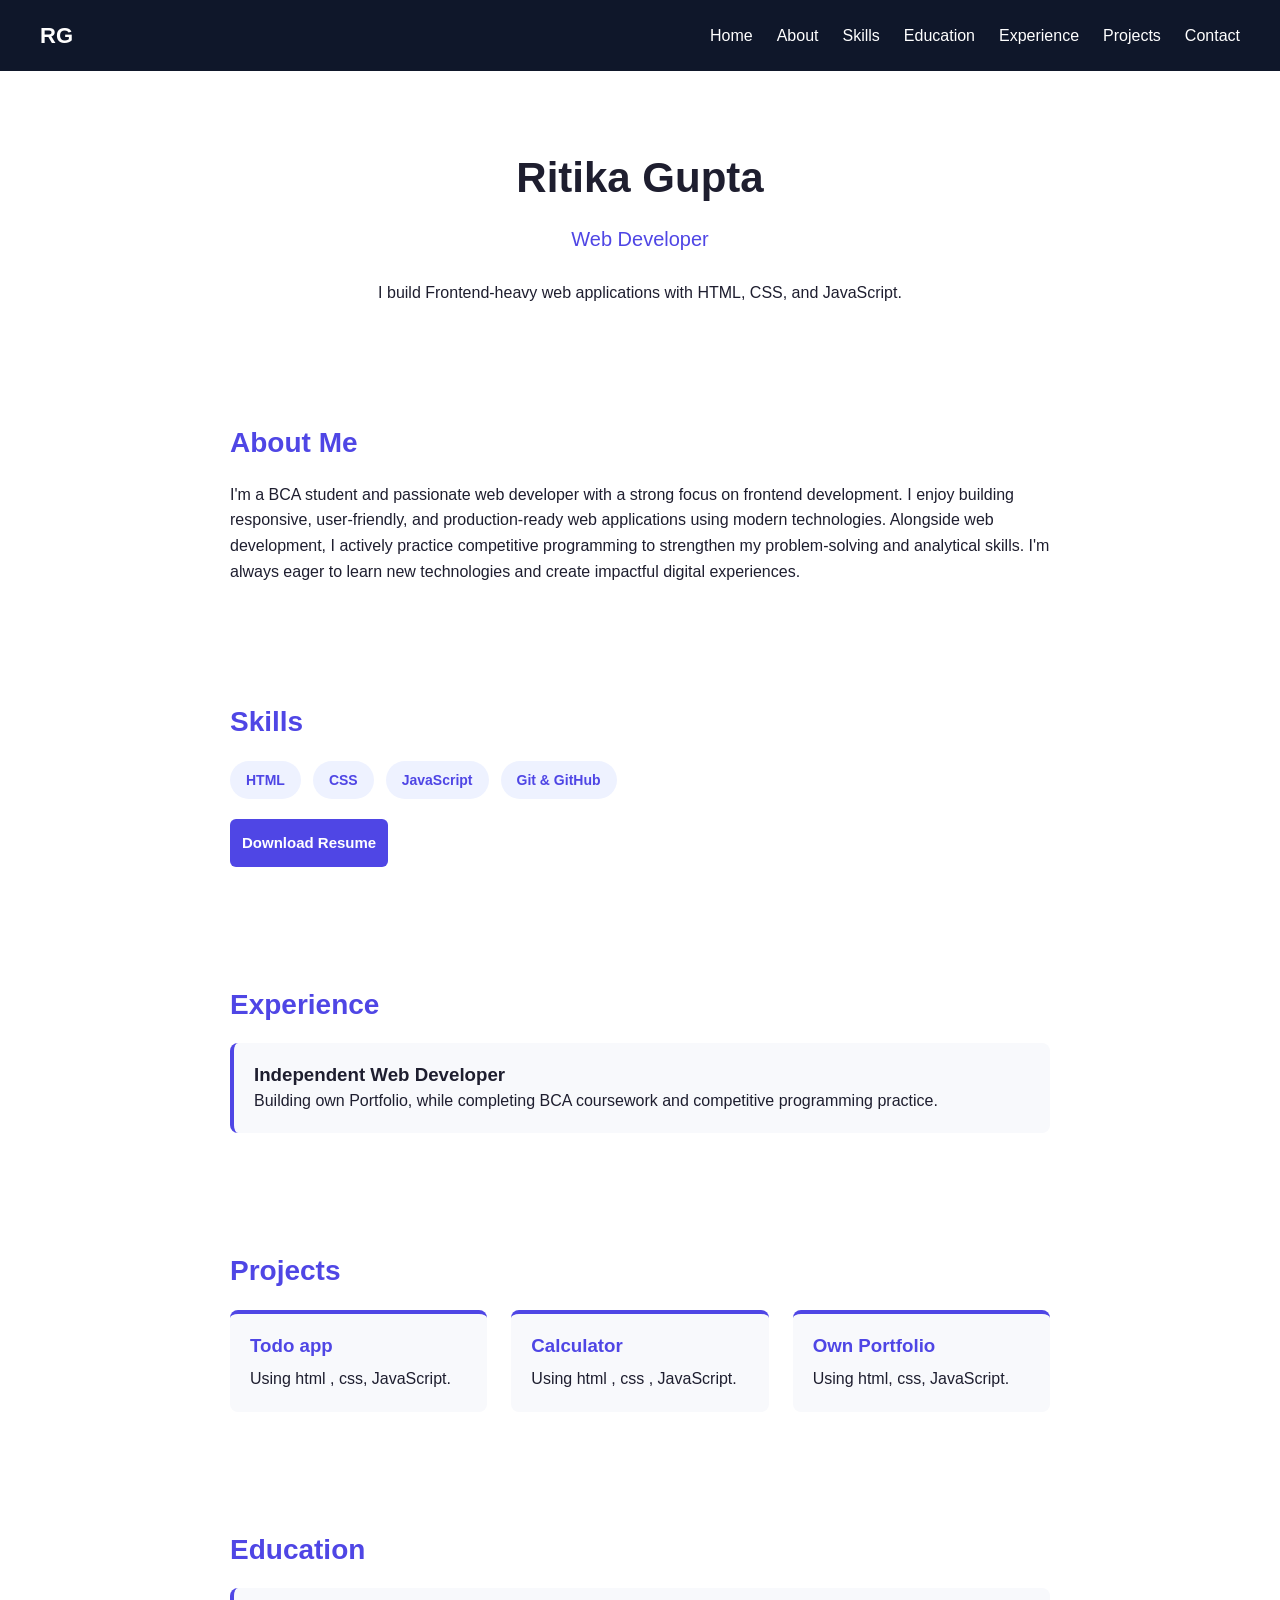
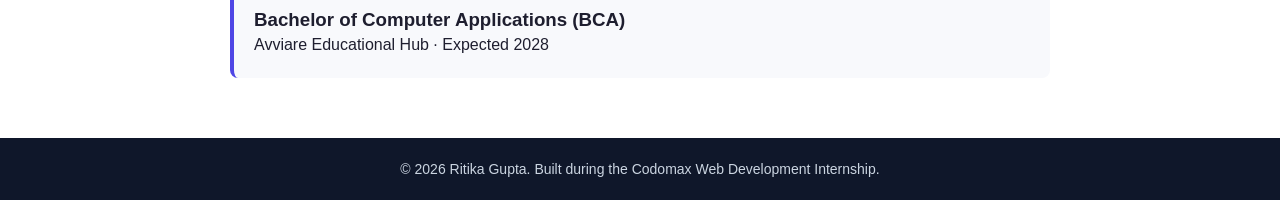
==== commit 5fc2b597: "Day 10: Dedicated Contact page with validation and social links" ====
--- a/index.html
+++ b/index.html
@@ -25,7 +25,8 @@
         <li><a href="#education">Education</a></li>
         <li><a href="#experience">Experience</a></li>
         <li><a href="#projects">Projects</a></li>
-        <li><a href="#contact">Contact</a></li>
+        <li><a href="contact.html">Contact</a></li>
+
 
       </ul>
     </nav>
@@ -102,23 +103,6 @@
     </article>
   </section>
 
-  <!-- Contact Section -->
-  <section id="contact">
-    <h2>Contact</h2>
-    <form id="contactForm" class="contact-form">
-      <label for="name">Name</label>
-      <input type="text" id="name" name="name" placeholder="Ritika Gupta" />
-
-      <label for="email">Email</label>
-      <input type="email" id="email" name="email" placeholder="ritikagupta9260@gmail.com" />
-
-      <label for="message">Message</label>
-      <textarea id="message" name="message" rows="5" placeholder="Your message"></textarea>
-
-      <button type="submit" class="btn-primary">Send Message</button>
-    </form>
-  </section>
-
   <!-- Footer -->
   <footer>
     <p>&copy; 2026 Ritika Gupta. Built during the Codomax Web Development Internship.</p>
--- a/style.css
+++ b/style.css
@@ -281,4 +281,27 @@
   padding: 20px;
   border-radius: 8px;
   border-left: 4px solid #4f46e5;
+}
+
+.error-message {
+  display: block;
+  color: #c0392b;
+  font-size: 13px;
+  margin-top: 8px;
+  min-height: 16px;
+}
+
+.social-links {
+  display: flex;
+  gap: 20px;
+  margin-top: 24px;
+}
+
+.social-links a {
+  font-weight: 600;
+  color: #4f46e5;
+}
+
+.social-links a:hover {
+  text-decoration: underline;
 }
